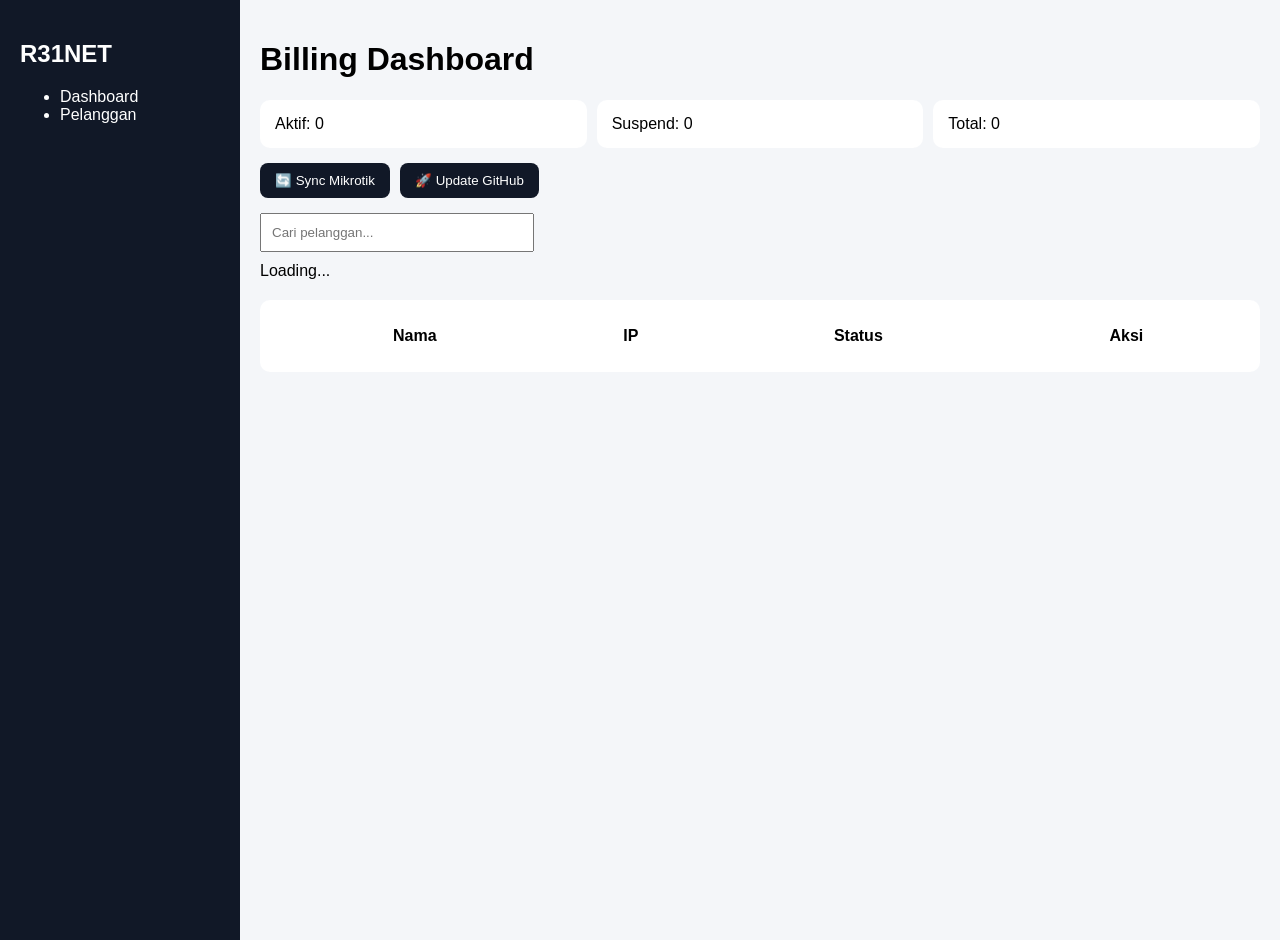
==== index.html @ cbd0f0a8 "Add files via upload" ====
<!DOCTYPE html>
<html>
<head>
  <meta charset="UTF-8">
  <title>R31NET Admin</title>
  <link rel="stylesheet" href="style.css">
</head>
<body>

<div class="layout">

  <aside class="sidebar">
    <h2>R31NET</h2>
    <ul>
      <li>Dashboard</li>
      <li>Pelanggan</li>
    </ul>
  </aside>

  <main class="main">
    <h1>Billing Dashboard</h1>

    <div class="stats">
      <div class="card">Aktif: <span id="aktif">0</span></div>
      <div class="card">Suspend: <span id="suspend">0</span></div>
      <div class="card">Total: <span id="total">0</span></div>
    </div>
  <div class="actions">
  <button class="btn-main" onclick="syncMikrotik()">🔄 Sync Mikrotik</button>
  <button class="btn-main" onclick="updateGithub()">🚀 Update GitHub</button>
</div>

    <input id="search" placeholder="Cari pelanggan...">

    <div id="loading">Loading...</div>

    <div class="table-box">
      <table>
        <thead>
          <tr>
            <th>Nama</th>
            <th>IP</th>
            <th>Status</th>
            <th>Aksi</th>
          </tr>
        </thead>
        <tbody id="table-body"></tbody>
      </table>
    </div>
  </main>

</div>

<script src="app.js"></script>
</body>
</html>
---- style.css ----
body {
  margin: 0;
  font-family: sans-serif;
  background: #f4f6f9;
}

.layout {
  display: flex;
}

.sidebar {
  width: 200px;
  background: #111827;
  color: white;
  height: 100vh;
  padding: 20px;
}

.main {
  flex: 1;
  padding: 20px;
}

.stats {
  display: flex;
  gap: 10px;
}

.card {
  background: white;
  padding: 15px;
  border-radius: 10px;
  flex: 1;
}

#search {
  margin-top: 15px;
  padding: 10px;
  width: 250px;
}

#loading {
  display: none;
  margin-top: 10px;
}

.table-box {
  background: white;
  margin-top: 20px;
  border-radius: 10px;
  padding: 15px;
}

table {
  width: 100%;
}

th, td {
  padding: 10px;
}

.status {
  padding: 5px 10px;
  border-radius: 20px;
  font-weight: bold;
}

.active { background: #dcfce7; color: green; }
.suspend { background: #fee2e2; color: red; }

button {
  padding: 6px 10px;
  border: none;
  border-radius: 6px;
  cursor: pointer;
}

.btn-on { background: green; color: white; }
.btn-off { background: red; color: white; }

.actions {
  margin-top: 15px;
  display: flex;
  gap: 10px;
}

.btn-main {
  background: #111827;
  color: white;
  padding: 10px 15px;
  border-radius: 8px;
  cursor: pointer;
}
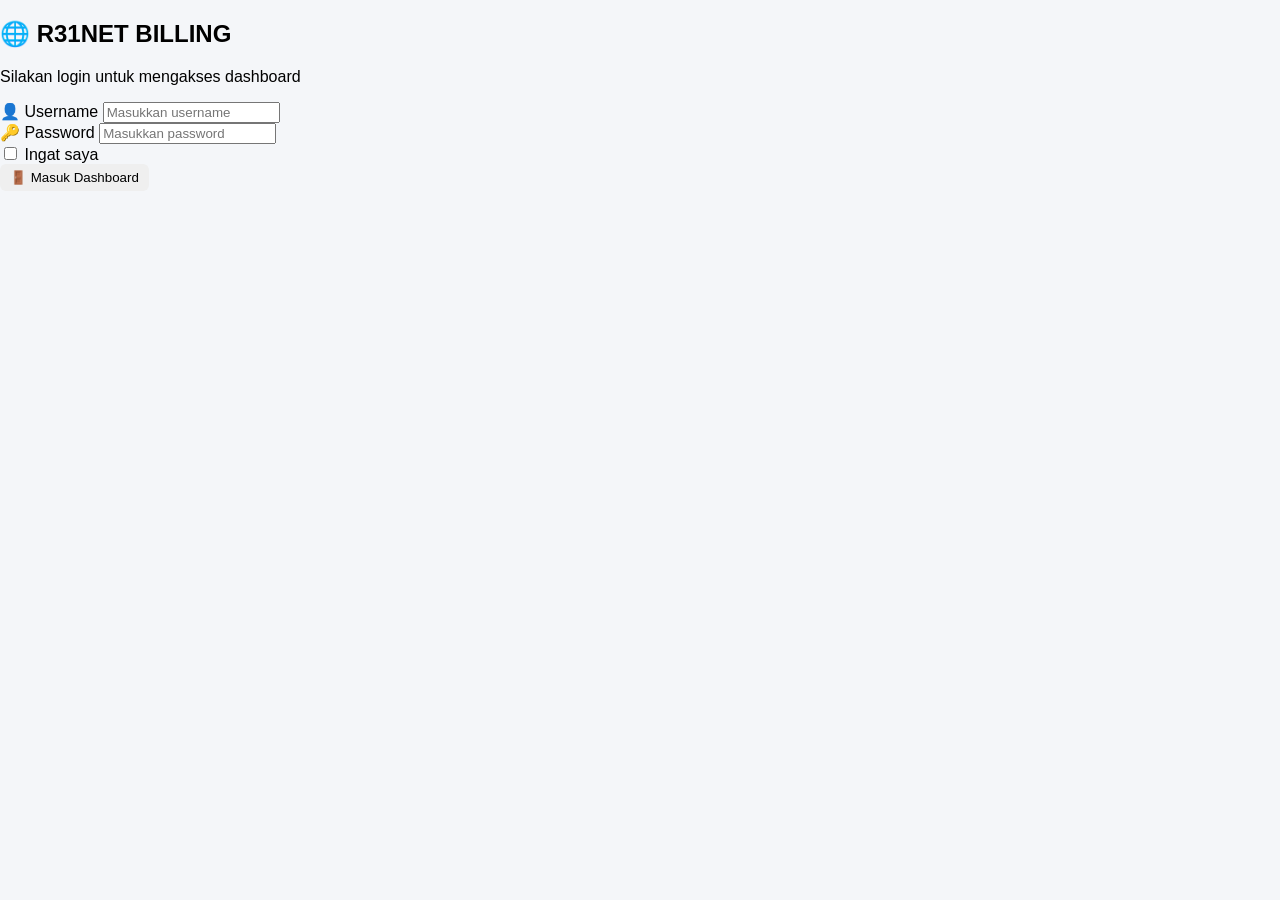
==== commit 6be6af96: "Add login page with form and validation script" ====
--- a/index.html
+++ b/index.html
@@ -1,56 +1,75 @@
-<!DOCTYPE html>
-<html>
-<head>
-  <meta charset="UTF-8">
-  <title>R31NET Admin</title>
-  <link rel="stylesheet" href="style.css">
-</head>
-<body>
-
-<div class="layout">
-
-  <aside class="sidebar">
-    <h2>R31NET</h2>
-    <ul>
-      <li>Dashboard</li>
-      <li>Pelanggan</li>
-    </ul>
-  </aside>
-
-  <main class="main">
-    <h1>Billing Dashboard</h1>
-
-    <div class="stats">
-      <div class="card">Aktif: <span id="aktif">0</span></div>
-      <div class="card">Suspend: <span id="suspend">0</span></div>
-      <div class="card">Total: <span id="total">0</span></div>
-    </div>
-  <div class="actions">
-  <button class="btn-main" onclick="syncMikrotik()">🔄 Sync Mikrotik</button>
-  <button class="btn-main" onclick="updateGithub()">🚀 Update GitHub</button>
-</div>
-
-    <input id="search" placeholder="Cari pelanggan...">
-
-    <div id="loading">Loading...</div>
-
-    <div class="table-box">
-      <table>
-        <thead>
-          <tr>
-            <th>Nama</th>
-            <th>IP</th>
-            <th>Status</th>
-            <th>Aksi</th>
-          </tr>
-        </thead>
-        <tbody id="table-body"></tbody>
-      </table>
-    </div>
-  </main>
-
-</div>
-
-<script src="app.js"></script>
-</body>
-</html>+<!DOCTYPE html>
+<html lang="id">
+<head>
+    <meta charset="UTF-8">
+    <meta name="viewport" content="width=device-width, initial-scale=1.0">
+    <title>R31NET Billing - Login</title>
+    <link rel="stylesheet" href="style.css">
+</head>
+<body>
+    <div class="login-container">
+        <div class="login-box">
+            <div class="login-header">
+                <h2>🌐 R31NET BILLING</h2>
+                <p>Silakan login untuk mengakses dashboard</p>
+            </div>
+            
+            <form id="loginForm" class="login-form">
+                <div class="form-group">
+                    <label>👤 Username</label>
+                    <input type="text" id="username" placeholder="Masukkan username" required>
+                </div>
+                
+                <div class="form-group">
+                    <label>🔑 Password</label>
+                    <input type="password" id="password" placeholder="Masukkan password" required>
+                </div>
+                
+                <div class="form-group remember">
+                    <input type="checkbox" id="remember">
+                    <label>Ingat saya</label>
+                </div>
+                
+                <button type="submit" class="btn-login-submit">🚪 Masuk Dashboard</button>
+                
+                <div id="errorMessage" class="error-message"></div>
+            </form>
+        </div>
+    </div>
+
+    <script>
+        const VALID_USERNAME = "admin";
+        const VALID_PASSWORD = "r31net2024";
+        
+        const loginForm = document.getElementById('loginForm');
+        
+        loginForm.addEventListener('submit', function(e) {
+            e.preventDefault();
+            
+            const username = document.getElementById('username').value;
+            const password = document.getElementById('password').value;
+            const remember = document.getElementById('remember').checked;
+            const errorMsg = document.getElementById('errorMessage');
+            
+            if (username === VALID_USERNAME && password === VALID_PASSWORD) {
+                if (remember) {
+                    localStorage.setItem('r31net_logged_in', 'true');
+                    localStorage.setItem('r31net_username', username);
+                } else {
+                    sessionStorage.setItem('r31net_logged_in', 'true');
+                    sessionStorage.setItem('r31net_username', username);
+                }
+                window.location.href = 'dashboard.html';
+            } else {
+                errorMsg.textContent = '❌ Username atau password salah!';
+            }
+        });
+        
+        const isLoggedIn = localStorage.getItem('r31net_logged_in') === 'true' || 
+                          sessionStorage.getItem('r31net_logged_in') === 'true';
+        if (isLoggedIn) {
+            window.location.href = 'dashboard.html';
+        }
+    </script>
+</body>
+</html>
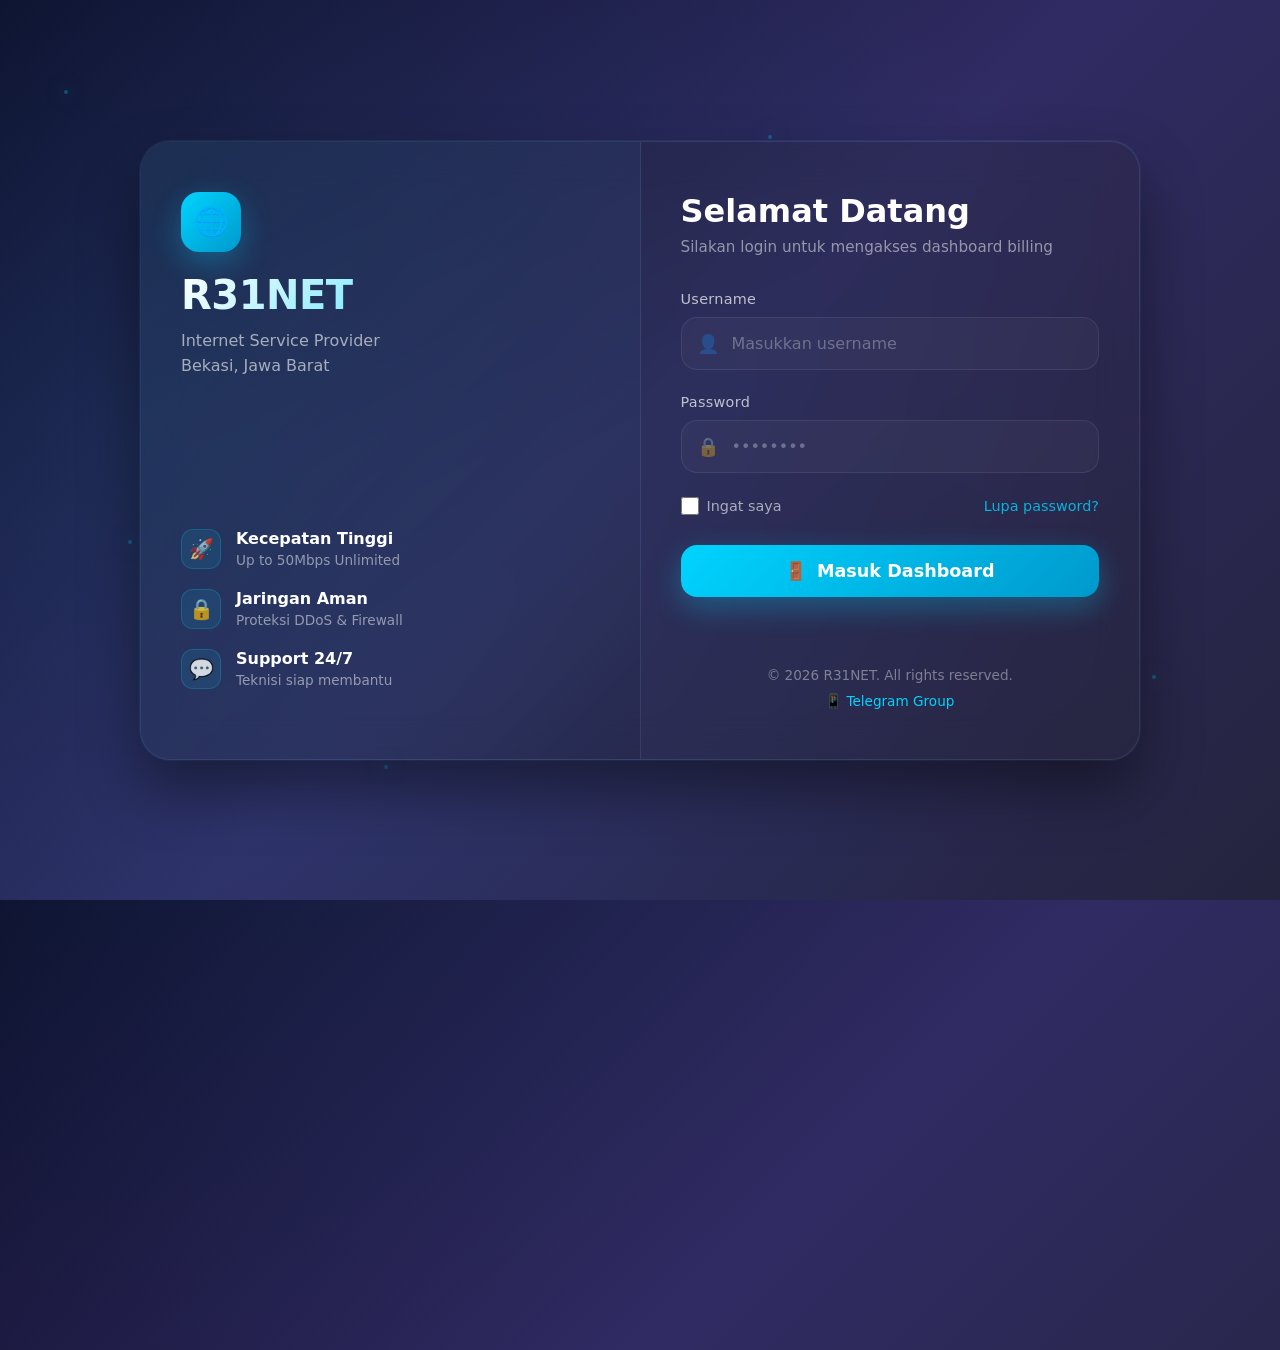
==== commit 0413fa70: "Revamp login page with new styles and animations Updated the login page title and added animated bac" ====
--- a/index.html
+++ b/index.html
@@ -3,53 +3,473 @@
 <head>
     <meta charset="UTF-8">
     <meta name="viewport" content="width=device-width, initial-scale=1.0">
-    <title>R31NET Billing - Login</title>
-    <link rel="stylesheet" href="style.css">
+    <title>R31NET - Internet Service Provider</title>
+    <style>
+        * {
+            margin: 0;
+            padding: 0;
+            box-sizing: border-box;
+            font-family: 'Segoe UI', 'Inter', system-ui, sans-serif;
+        }
+
+        body {
+            min-height: 100vh;
+            display: flex;
+            align-items: center;
+            justify-content: center;
+            background: linear-gradient(135deg, #0f0c29 0%, #302b63 50%, #24243e 100%);
+            padding: 20px;
+            position: relative;
+            overflow: hidden;
+        }
+
+        /* Animated background */
+        body::before {
+            content: "";
+            position: absolute;
+            width: 200%;
+            height: 200%;
+            background: radial-gradient(circle at 30% 50%, rgba(0, 212, 255, 0.08) 0%, transparent 50%);
+            animation: rotate 30s linear infinite;
+            z-index: 0;
+        }
+
+        @keyframes rotate {
+            from { transform: rotate(0deg); }
+            to { transform: rotate(360deg); }
+        }
+
+        /* Floating particles */
+        .particle {
+            position: absolute;
+            width: 4px;
+            height: 4px;
+            background: rgba(0, 212, 255, 0.3);
+            border-radius: 50%;
+            box-shadow: 0 0 20px rgba(0, 212, 255, 0.5);
+            animation: float 15s infinite ease-in-out;
+            z-index: 0;
+        }
+
+        @keyframes float {
+            0%, 100% { transform: translateY(0) translateX(0); opacity: 0.3; }
+            25% { transform: translateY(-30px) translateX(20px); opacity: 0.6; }
+            50% { transform: translateY(-50px) translateX(-10px); opacity: 0.8; }
+            75% { transform: translateY(-20px) translateX(-30px); opacity: 0.5; }
+        }
+
+        .particle:nth-child(1) { top: 10%; left: 5%; animation-delay: 0s; }
+        .particle:nth-child(2) { top: 20%; left: 85%; animation-delay: 2s; }
+        .particle:nth-child(3) { top: 60%; left: 10%; animation-delay: 4s; }
+        .particle:nth-child(4) { top: 75%; left: 90%; animation-delay: 1s; }
+        .particle:nth-child(5) { top: 40%; left: 50%; animation-delay: 3s; }
+        .particle:nth-child(6) { top: 85%; left: 30%; animation-delay: 5s; }
+        .particle:nth-child(7) { top: 15%; left: 60%; animation-delay: 2.5s; }
+        .particle:nth-child(8) { top: 50%; left: 20%; animation-delay: 3.5s; }
+
+        .login-wrapper {
+            position: relative;
+            z-index: 10;
+            width: 100%;
+            max-width: 1100px;
+            display: flex;
+            align-items: center;
+            justify-content: center;
+        }
+
+        .login-card {
+            display: flex;
+            width: 100%;
+            max-width: 1000px;
+            background: rgba(255, 255, 255, 0.03);
+            backdrop-filter: blur(20px);
+            -webkit-backdrop-filter: blur(20px);
+            border-radius: 30px;
+            overflow: hidden;
+            box-shadow: 0 30px 60px rgba(0, 0, 0, 0.4), 0 0 0 1px rgba(0, 212, 255, 0.1);
+            border: 1px solid rgba(255, 255, 255, 0.05);
+        }
+
+        .login-left {
+            flex: 1;
+            padding: 50px 40px;
+            background: linear-gradient(135deg, rgba(0, 212, 255, 0.05) 0%, rgba(0, 0, 0, 0.2) 100%);
+            display: flex;
+            flex-direction: column;
+            border-right: 1px solid rgba(255, 255, 255, 0.05);
+        }
+
+        .login-right {
+            flex: 1;
+            padding: 50px 40px;
+            background: rgba(0, 0, 0, 0.15);
+        }
+
+        .brand {
+            margin-bottom: 40px;
+        }
+
+        .brand-icon {
+            width: 60px;
+            height: 60px;
+            background: linear-gradient(135deg, #00d4ff 0%, #0099cc 100%);
+            border-radius: 18px;
+            display: flex;
+            align-items: center;
+            justify-content: center;
+            font-size: 28px;
+            margin-bottom: 20px;
+            box-shadow: 0 10px 30px rgba(0, 212, 255, 0.3);
+        }
+
+        .brand h1 {
+            font-size: 2.5rem;
+            font-weight: 700;
+            background: linear-gradient(135deg, #ffffff 0%, #00d4ff 100%);
+            -webkit-background-clip: text;
+            -webkit-text-fill-color: transparent;
+            background-clip: text;
+            margin-bottom: 10px;
+            letter-spacing: -0.5px;
+        }
+
+        .brand p {
+            color: rgba(255, 255, 255, 0.6);
+            font-size: 1rem;
+            line-height: 1.6;
+        }
+
+        .features {
+            margin-top: auto;
+            padding-top: 40px;
+        }
+
+        .feature-item {
+            display: flex;
+            align-items: center;
+            gap: 15px;
+            margin-bottom: 20px;
+            color: rgba(255, 255, 255, 0.8);
+        }
+
+        .feature-icon {
+            width: 40px;
+            height: 40px;
+            background: rgba(0, 212, 255, 0.1);
+            border-radius: 12px;
+            display: flex;
+            align-items: center;
+            justify-content: center;
+            font-size: 20px;
+            border: 1px solid rgba(0, 212, 255, 0.2);
+        }
+
+        .feature-text h4 {
+            font-size: 1rem;
+            font-weight: 600;
+            margin-bottom: 4px;
+            color: white;
+        }
+
+        .feature-text p {
+            font-size: 0.85rem;
+            color: rgba(255, 255, 255, 0.5);
+        }
+
+        .login-header {
+            margin-bottom: 35px;
+        }
+
+        .login-header h2 {
+            font-size: 2rem;
+            font-weight: 700;
+            color: white;
+            margin-bottom: 8px;
+        }
+
+        .login-header p {
+            color: rgba(255, 255, 255, 0.5);
+            font-size: 0.95rem;
+        }
+
+        .form-group {
+            margin-bottom: 24px;
+        }
+
+        .form-group label {
+            display: block;
+            color: rgba(255, 255, 255, 0.7);
+            margin-bottom: 10px;
+            font-size: 0.9rem;
+            font-weight: 500;
+            letter-spacing: 0.3px;
+        }
+
+        .input-wrapper {
+            position: relative;
+        }
+
+        .input-icon {
+            position: absolute;
+            left: 16px;
+            top: 50%;
+            transform: translateY(-50%);
+            color: rgba(255, 255, 255, 0.4);
+            font-size: 18px;
+        }
+
+        .input-wrapper input {
+            width: 100%;
+            padding: 16px 16px 16px 50px;
+            background: rgba(255, 255, 255, 0.03);
+            border: 1.5px solid rgba(255, 255, 255, 0.08);
+            border-radius: 16px;
+            color: white;
+            font-size: 1rem;
+            transition: all 0.3s;
+            outline: none;
+        }
+
+        .input-wrapper input:focus {
+            border-color: #00d4ff;
+            background: rgba(0, 212, 255, 0.05);
+            box-shadow: 0 0 0 4px rgba(0, 212, 255, 0.1);
+        }
+
+        .input-wrapper input::placeholder {
+            color: rgba(255, 255, 255, 0.3);
+        }
+
+        .form-options {
+            display: flex;
+            align-items: center;
+            justify-content: space-between;
+            margin-bottom: 30px;
+        }
+
+        .remember {
+            display: flex;
+            align-items: center;
+            gap: 8px;
+            color: rgba(255, 255, 255, 0.6);
+            font-size: 0.9rem;
+            cursor: pointer;
+        }
+
+        .remember input {
+            width: 18px;
+            height: 18px;
+            accent-color: #00d4ff;
+            cursor: pointer;
+        }
+
+        .forgot-link {
+            color: #00d4ff;
+            text-decoration: none;
+            font-size: 0.9rem;
+            opacity: 0.8;
+            transition: opacity 0.3s;
+        }
+
+        .forgot-link:hover {
+            opacity: 1;
+            text-decoration: underline;
+        }
+
+        .btn-login {
+            width: 100%;
+            padding: 16px;
+            background: linear-gradient(135deg, #00d4ff 0%, #0099cc 100%);
+            color: white;
+            border: none;
+            border-radius: 16px;
+            font-size: 1.1rem;
+            font-weight: 600;
+            cursor: pointer;
+            transition: all 0.3s;
+            box-shadow: 0 10px 30px rgba(0, 212, 255, 0.3);
+            display: flex;
+            align-items: center;
+            justify-content: center;
+            gap: 10px;
+        }
+
+        .btn-login:hover {
+            transform: translateY(-2px);
+            box-shadow: 0 15px 40px rgba(0, 212, 255, 0.4);
+            background: linear-gradient(135deg, #00e0ff 0%, #00aadd 100%);
+        }
+
+        .btn-login:active {
+            transform: translateY(0);
+        }
+
+        .error-message {
+            color: #ff6b6b;
+            text-align: center;
+            margin-top: 16px;
+            font-size: 0.9rem;
+            min-height: 24px;
+        }
+
+        .login-footer {
+            margin-top: 30px;
+            text-align: center;
+            color: rgba(255, 255, 255, 0.4);
+            font-size: 0.85rem;
+        }
+
+        .login-footer a {
+            color: #00d4ff;
+            text-decoration: none;
+        }
+
+        .login-footer a:hover {
+            text-decoration: underline;
+        }
+
+        @media (max-width: 768px) {
+            .login-card {
+                flex-direction: column;
+                max-width: 450px;
+            }
+            
+            .login-left {
+                border-right: none;
+                border-bottom: 1px solid rgba(255, 255, 255, 0.05);
+                padding: 35px 30px;
+            }
+            
+            .login-right {
+                padding: 35px 30px;
+            }
+            
+            .brand h1 {
+                font-size: 2rem;
+            }
+            
+            .features {
+                display: none;
+            }
+        }
+    </style>
 </head>
 <body>
-    <div class="login-container">
-        <div class="login-box">
-            <div class="login-header">
-                <h2>🌐 R31NET BILLING</h2>
-                <p>Silakan login untuk mengakses dashboard</p>
-            </div>
-            
-            <form id="loginForm" class="login-form">
-                <div class="form-group">
-                    <label>👤 Username</label>
-                    <input type="text" id="username" placeholder="Masukkan username" required>
+    <!-- Animated particles -->
+    <div class="particle"></div>
+    <div class="particle"></div>
+    <div class="particle"></div>
+    <div class="particle"></div>
+    <div class="particle"></div>
+    <div class="particle"></div>
+    <div class="particle"></div>
+    <div class="particle"></div>
+
+    <div class="login-wrapper">
+        <div class="login-card">
+            <!-- Left side - Branding -->
+            <div class="login-left">
+                <div class="brand">
+                    <div class="brand-icon">🌐</div>
+                    <h1>R31NET</h1>
+                    <p>Internet Service Provider<br>Bekasi, Jawa Barat</p>
                 </div>
                 
-                <div class="form-group">
-                    <label>🔑 Password</label>
-                    <input type="password" id="password" placeholder="Masukkan password" required>
+                <div class="features">
+                    <div class="feature-item">
+                        <div class="feature-icon">🚀</div>
+                        <div class="feature-text">
+                            <h4>Kecepatan Tinggi</h4>
+                            <p>Up to 50Mbps Unlimited</p>
+                        </div>
+                    </div>
+                    <div class="feature-item">
+                        <div class="feature-icon">🔒</div>
+                        <div class="feature-text">
+                            <h4>Jaringan Aman</h4>
+                            <p>Proteksi DDoS & Firewall</p>
+                        </div>
+                    </div>
+                    <div class="feature-item">
+                        <div class="feature-icon">💬</div>
+                        <div class="feature-text">
+                            <h4>Support 24/7</h4>
+                            <p>Teknisi siap membantu</p>
+                        </div>
+                    </div>
+                </div>
+            </div>
+            
+            <!-- Right side - Login Form -->
+            <div class="login-right">
+                <div class="login-header">
+                    <h2>Selamat Datang</h2>
+                    <p>Silakan login untuk mengakses dashboard billing</p>
                 </div>
                 
-                <div class="form-group remember">
-                    <input type="checkbox" id="remember">
-                    <label>Ingat saya</label>
+                <form id="loginForm">
+                    <div class="form-group">
+                        <label>Username</label>
+                        <div class="input-wrapper">
+                            <span class="input-icon">👤</span>
+                            <input type="text" id="username" placeholder="Masukkan username" required autocomplete="off">
+                        </div>
+                    </div>
+                    
+                    <div class="form-group">
+                        <label>Password</label>
+                        <div class="input-wrapper">
+                            <span class="input-icon">🔒</span>
+                            <input type="password" id="password" placeholder="••••••••" required>
+                        </div>
+                    </div>
+                    
+                    <div class="form-options">
+                        <label class="remember">
+                            <input type="checkbox" id="remember"> Ingat saya
+                        </label>
+                        <a href="#" class="forgot-link" onclick="alert('Hubungi admin R31NET')">Lupa password?</a>
+                    </div>
+                    
+                    <button type="submit" class="btn-login">
+                        <span>🚪</span> Masuk Dashboard
+                    </button>
+                    
+                    <div id="errorMessage" class="error-message"></div>
+                </form>
+                
+                <div class="login-footer">
+                    <p>© 2026 R31NET. All rights reserved.</p>
+                    <p style="margin-top: 10px;">
+                        <a href="https://t.me/R31NET_GROUP" target="_blank">📱 Telegram Group</a>
+                    </p>
                 </div>
-                
-                <button type="submit" class="btn-login-submit">🚪 Masuk Dashboard</button>
-                
-                <div id="errorMessage" class="error-message"></div>
-            </form>
+            </div>
         </div>
     </div>
 
     <script>
+        // Konfigurasi login
         const VALID_USERNAME = "admin";
         const VALID_PASSWORD = "r31net2024";
         
         const loginForm = document.getElementById('loginForm');
+        const errorMsg = document.getElementById('errorMessage');
         
+        // Cek jika sudah login
+        const isLoggedIn = localStorage.getItem('r31net_logged_in') === 'true' || 
+                          sessionStorage.getItem('r31net_logged_in') === 'true';
+        if (isLoggedIn) {
+            window.location.href = 'dashboard.html';
+        }
+        
+        // Handle login
         loginForm.addEventListener('submit', function(e) {
             e.preventDefault();
             
-            const username = document.getElementById('username').value;
+            const username = document.getElementById('username').value.trim();
             const password = document.getElementById('password').value;
             const remember = document.getElementById('remember').checked;
-            const errorMsg = document.getElementById('errorMessage');
             
             if (username === VALID_USERNAME && password === VALID_PASSWORD) {
                 if (remember) {
@@ -59,17 +479,43 @@
                     sessionStorage.setItem('r31net_logged_in', 'true');
                     sessionStorage.setItem('r31net_username', username);
                 }
-                window.location.href = 'dashboard.html';
+                
+                // Animasi loading
+                const btn = e.target.querySelector('button');
+                btn.innerHTML = '<span>⏳</span> Memuat...';
+                btn.style.opacity = '0.8';
+                
+                setTimeout(() => {
+                    window.location.href = 'dashboard.html';
+                }, 500);
             } else {
                 errorMsg.textContent = '❌ Username atau password salah!';
+                errorMsg.style.animation = 'shake 0.3s';
+                setTimeout(() => errorMsg.style.animation = '', 300);
+                
+                // Clear password field
+                document.getElementById('password').value = '';
+                document.getElementById('password').focus();
             }
         });
         
-        const isLoggedIn = localStorage.getItem('r31net_logged_in') === 'true' || 
-                          sessionStorage.getItem('r31net_logged_in') === 'true';
-        if (isLoggedIn) {
-            window.location.href = 'dashboard.html';
-        }
+        // Enter key to submit
+        document.getElementById('password').addEventListener('keypress', function(e) {
+            if (e.key === 'Enter') {
+                loginForm.dispatchEvent(new Event('submit'));
+            }
+        });
+        
+        // Shake animation
+        const style = document.createElement('style');
+        style.textContent = `
+            @keyframes shake {
+                0%, 100% { transform: translateX(0); }
+                25% { transform: translateX(-10px); }
+                75% { transform: translateX(10px); }
+            }
+        `;
+        document.head.appendChild(style);
     </script>
 </body>
 </html>
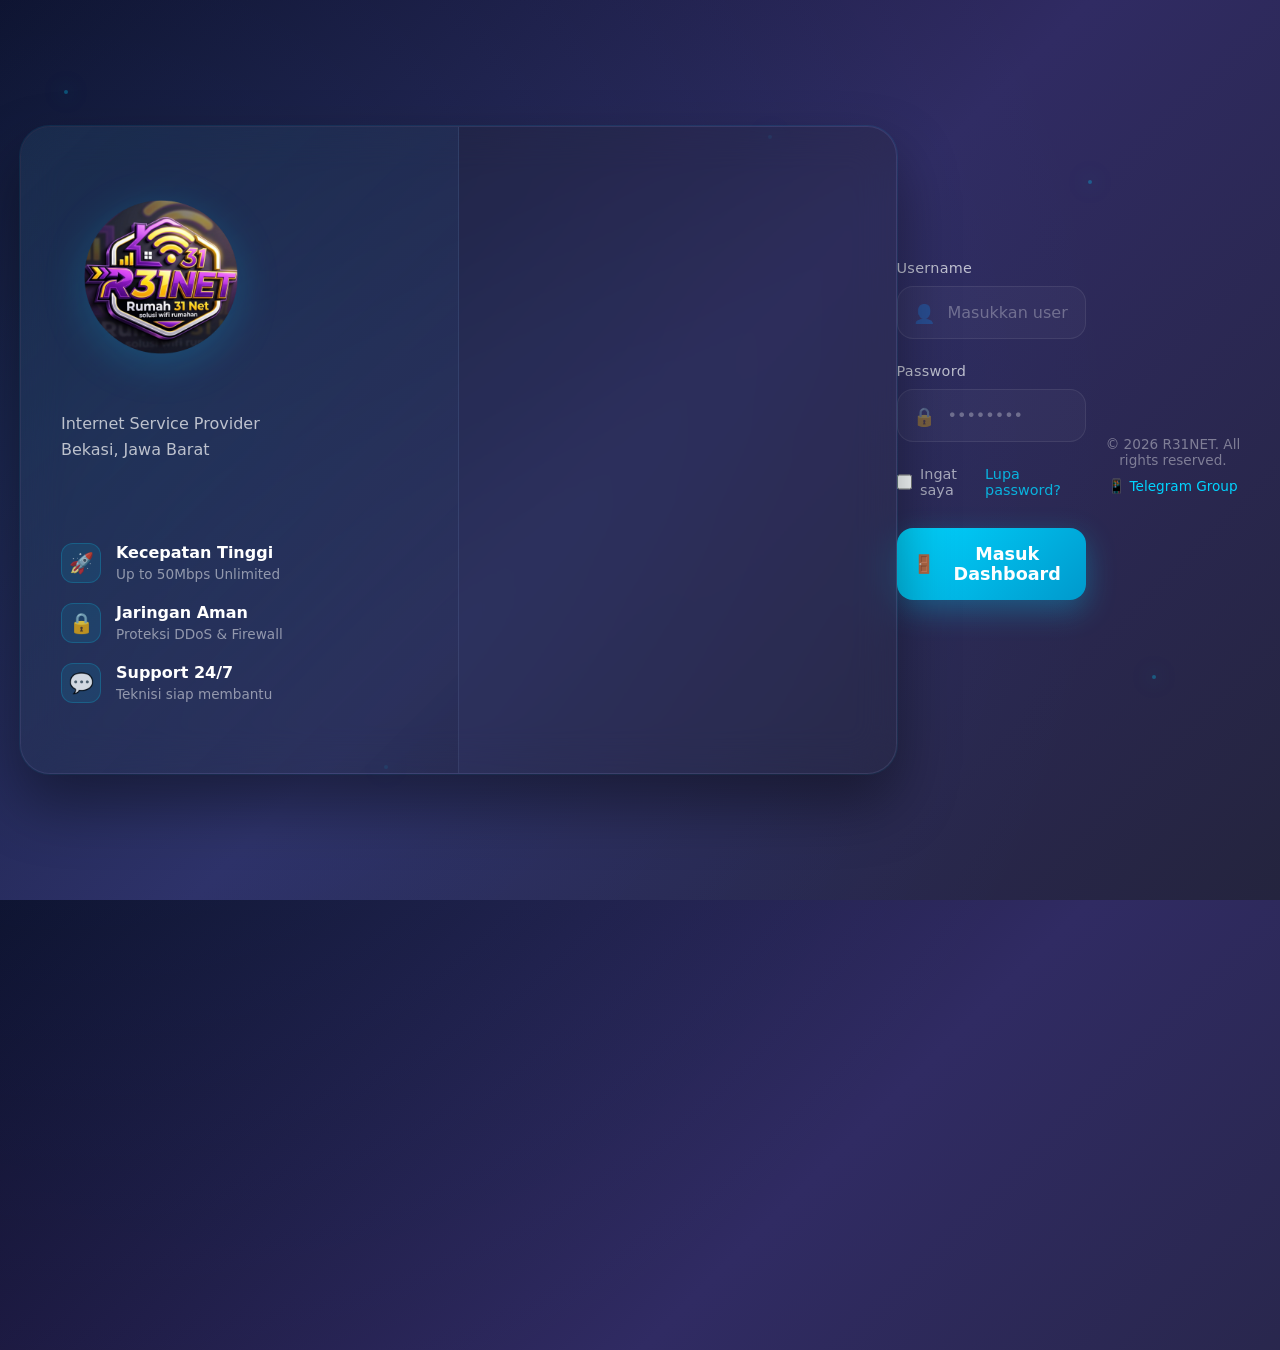
==== commit 530f1000: "Refactor login page layout and branding section" ====
--- a/index.html
+++ b/index.html
@@ -365,47 +365,48 @@
     <div class="particle"></div>
     <div class="particle"></div>
 
-    <div class="login-wrapper">
-        <div class="login-card">
-            <!-- Left side - Branding -->
-            <div class="login-left">
-                <div class="brand">
-                    <div class="brand-icon">🌐</div>
-                    <h1>R31NET</h1>
-                    <p>Internet Service Provider<br>Bekasi, Jawa Barat</p>
+<div class="login-wrapper">
+    <div class="login-card">
+        <!-- Left side - Branding -->
+        <div class="login-left">
+            <div class="brand">
+                <img src="logo-r31net.png" alt="R31NET Logo" style="width: 200px; height: auto; margin-bottom: 20px; filter: drop-shadow(0 10px 20px rgba(0, 212, 255, 0.2));">
+                <p style="color: rgba(255, 255, 255, 0.7); font-size: 1rem; line-height: 1.6; margin-top: 10px;">
+                    Internet Service Provider<br>Bekasi, Jawa Barat
+                </p>
+            </div>
+            
+            <div class="features">
+                <div class="feature-item">
+                    <div class="feature-icon">🚀</div>
+                    <div class="feature-text">
+                        <h4>Kecepatan Tinggi</h4>
+                        <p>Up to 50Mbps Unlimited</p>
+                    </div>
                 </div>
-                
-                <div class="features">
-                    <div class="feature-item">
-                        <div class="feature-icon">🚀</div>
-                        <div class="feature-text">
-                            <h4>Kecepatan Tinggi</h4>
-                            <p>Up to 50Mbps Unlimited</p>
-                        </div>
+                <div class="feature-item">
+                    <div class="feature-icon">🔒</div>
+                    <div class="feature-text">
+                        <h4>Jaringan Aman</h4>
+                        <p>Proteksi DDoS & Firewall</p>
                     </div>
-                    <div class="feature-item">
-                        <div class="feature-icon">🔒</div>
-                        <div class="feature-text">
-                            <h4>Jaringan Aman</h4>
-                            <p>Proteksi DDoS & Firewall</p>
-                        </div>
-                    </div>
-                    <div class="feature-item">
-                        <div class="feature-icon">💬</div>
-                        <div class="feature-text">
-                            <h4>Support 24/7</h4>
-                            <p>Teknisi siap membantu</p>
-                        </div>
+                </div>
+                <div class="feature-item">
+                    <div class="feature-icon">💬</div>
+                    <div class="feature-text">
+                        <h4>Support 24/7</h4>
+                        <p>Teknisi siap membantu</p>
                     </div>
                 </div>
             </div>
-            
-            <!-- Right side - Login Form -->
-            <div class="login-right">
-                <div class="login-header">
-                    <h2>Selamat Datang</h2>
-                    <p>Silakan login untuk mengakses dashboard billing</p>
-                </div>
+        </div>
+        
+        <!-- Right side - Login Form -->
+        <div class="login-right">
+            <!-- Form login di sini -->
+        </div>
+    </div>
+</div>
                 
                 <form id="loginForm">
                     <div class="form-group">
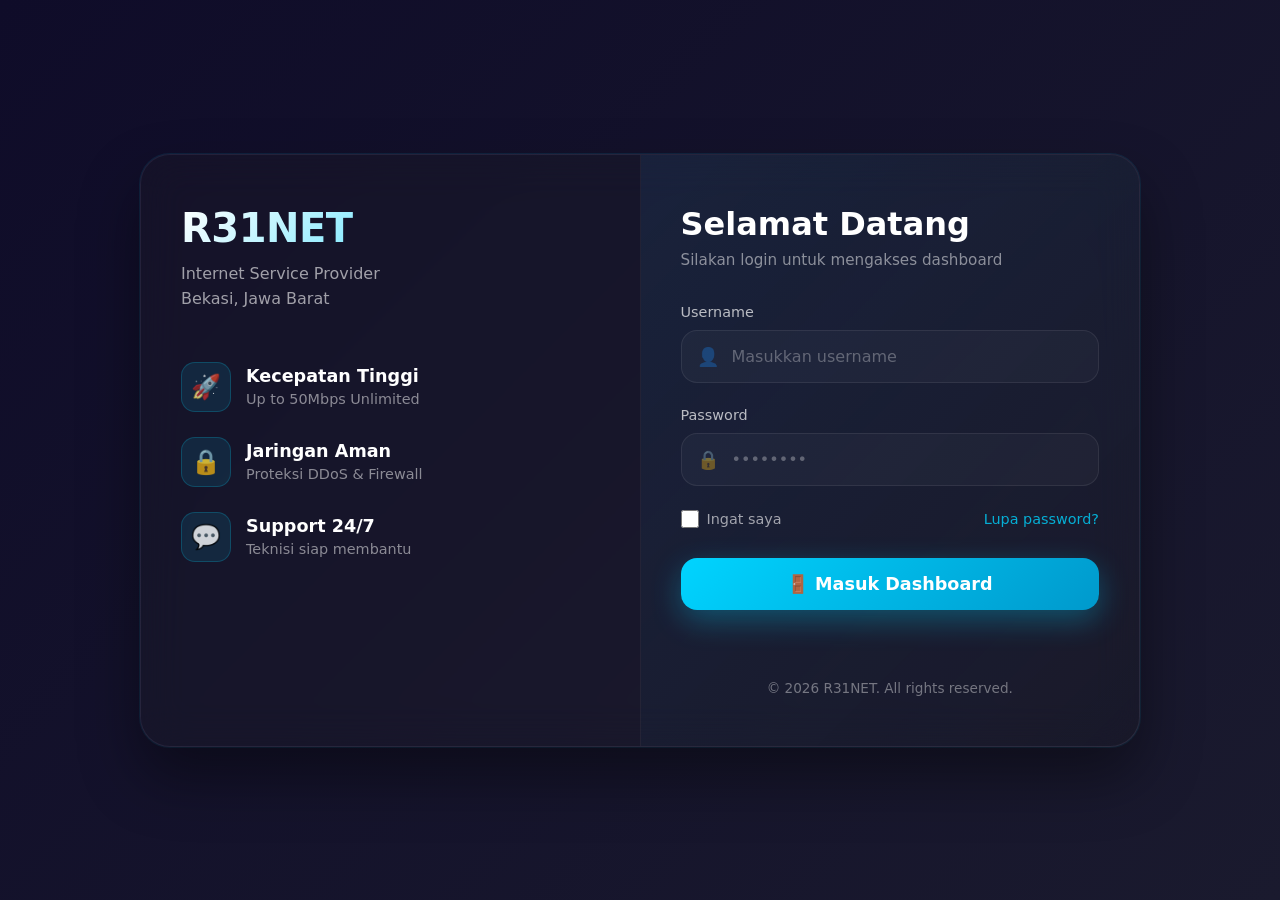
==== commit 0cb2eb3d: "Update index.html" ====
--- a/index.html
+++ b/index.html
@@ -3,7 +3,8 @@
 <head>
     <meta charset="UTF-8">
     <meta name="viewport" content="width=device-width, initial-scale=1.0">
-    <title>R31NET - Internet Service Provider</title>
+    <title>R31NET - Login</title>
+    <link rel="icon" type="image/png" href="logo-r31net.png">
     <style>
         * {
             margin: 0;
@@ -17,70 +18,14 @@
             display: flex;
             align-items: center;
             justify-content: center;
-            background: linear-gradient(135deg, #0f0c29 0%, #302b63 50%, #24243e 100%);
+            background: linear-gradient(135deg, #0f0c29 0%, #1a1a2e 100%);
             padding: 20px;
-            position: relative;
-            overflow: hidden;
-        }
-
-        /* Animated background */
-        body::before {
-            content: "";
-            position: absolute;
-            width: 200%;
-            height: 200%;
-            background: radial-gradient(circle at 30% 50%, rgba(0, 212, 255, 0.08) 0%, transparent 50%);
-            animation: rotate 30s linear infinite;
-            z-index: 0;
-        }
-
-        @keyframes rotate {
-            from { transform: rotate(0deg); }
-            to { transform: rotate(360deg); }
-        }
-
-        /* Floating particles */
-        .particle {
-            position: absolute;
-            width: 4px;
-            height: 4px;
-            background: rgba(0, 212, 255, 0.3);
-            border-radius: 50%;
-            box-shadow: 0 0 20px rgba(0, 212, 255, 0.5);
-            animation: float 15s infinite ease-in-out;
-            z-index: 0;
-        }
-
-        @keyframes float {
-            0%, 100% { transform: translateY(0) translateX(0); opacity: 0.3; }
-            25% { transform: translateY(-30px) translateX(20px); opacity: 0.6; }
-            50% { transform: translateY(-50px) translateX(-10px); opacity: 0.8; }
-            75% { transform: translateY(-20px) translateX(-30px); opacity: 0.5; }
-        }
-
-        .particle:nth-child(1) { top: 10%; left: 5%; animation-delay: 0s; }
-        .particle:nth-child(2) { top: 20%; left: 85%; animation-delay: 2s; }
-        .particle:nth-child(3) { top: 60%; left: 10%; animation-delay: 4s; }
-        .particle:nth-child(4) { top: 75%; left: 90%; animation-delay: 1s; }
-        .particle:nth-child(5) { top: 40%; left: 50%; animation-delay: 3s; }
-        .particle:nth-child(6) { top: 85%; left: 30%; animation-delay: 5s; }
-        .particle:nth-child(7) { top: 15%; left: 60%; animation-delay: 2.5s; }
-        .particle:nth-child(8) { top: 50%; left: 20%; animation-delay: 3.5s; }
+        }
 
         .login-wrapper {
-            position: relative;
-            z-index: 10;
-            width: 100%;
-            max-width: 1100px;
-            display: flex;
-            align-items: center;
-            justify-content: center;
-        }
-
-        .login-card {
-            display: flex;
             width: 100%;
             max-width: 1000px;
+            display: flex;
             background: rgba(255, 255, 255, 0.03);
             backdrop-filter: blur(20px);
             -webkit-backdrop-filter: blur(20px);
@@ -93,33 +38,18 @@
         .login-left {
             flex: 1;
             padding: 50px 40px;
-            background: linear-gradient(135deg, rgba(0, 212, 255, 0.05) 0%, rgba(0, 0, 0, 0.2) 100%);
-            display: flex;
-            flex-direction: column;
+            background: rgba(0, 0, 0, 0.15);
             border-right: 1px solid rgba(255, 255, 255, 0.05);
         }
 
         .login-right {
             flex: 1;
             padding: 50px 40px;
-            background: rgba(0, 0, 0, 0.15);
+            background: linear-gradient(135deg, rgba(0, 212, 255, 0.05) 0%, rgba(0, 0, 0, 0.2) 100%);
         }
 
         .brand {
             margin-bottom: 40px;
-        }
-
-        .brand-icon {
-            width: 60px;
-            height: 60px;
-            background: linear-gradient(135deg, #00d4ff 0%, #0099cc 100%);
-            border-radius: 18px;
-            display: flex;
-            align-items: center;
-            justify-content: center;
-            font-size: 28px;
-            margin-bottom: 20px;
-            box-shadow: 0 10px 30px rgba(0, 212, 255, 0.3);
         }
 
         .brand h1 {
@@ -140,39 +70,38 @@
         }
 
         .features {
-            margin-top: auto;
-            padding-top: 40px;
+            margin-top: 50px;
         }
 
         .feature-item {
             display: flex;
             align-items: center;
             gap: 15px;
-            margin-bottom: 20px;
+            margin-bottom: 25px;
             color: rgba(255, 255, 255, 0.8);
         }
 
         .feature-icon {
-            width: 40px;
-            height: 40px;
+            width: 50px;
+            height: 50px;
             background: rgba(0, 212, 255, 0.1);
-            border-radius: 12px;
+            border-radius: 14px;
             display: flex;
             align-items: center;
             justify-content: center;
-            font-size: 20px;
+            font-size: 24px;
             border: 1px solid rgba(0, 212, 255, 0.2);
         }
 
         .feature-text h4 {
-            font-size: 1rem;
+            font-size: 1.1rem;
             font-weight: 600;
-            margin-bottom: 4px;
+            margin-bottom: 5px;
             color: white;
         }
 
         .feature-text p {
-            font-size: 0.85rem;
+            font-size: 0.9rem;
             color: rgba(255, 255, 255, 0.5);
         }
 
@@ -202,7 +131,6 @@
             margin-bottom: 10px;
             font-size: 0.9rem;
             font-weight: 500;
-            letter-spacing: 0.3px;
         }
 
         .input-wrapper {
@@ -288,20 +216,11 @@
             cursor: pointer;
             transition: all 0.3s;
             box-shadow: 0 10px 30px rgba(0, 212, 255, 0.3);
-            display: flex;
-            align-items: center;
-            justify-content: center;
-            gap: 10px;
         }
 
         .btn-login:hover {
             transform: translateY(-2px);
             box-shadow: 0 15px 40px rgba(0, 212, 255, 0.4);
-            background: linear-gradient(135deg, #00e0ff 0%, #00aadd 100%);
-        }
-
-        .btn-login:active {
-            transform: translateY(0);
         }
 
         .error-message {
@@ -319,35 +238,26 @@
             font-size: 0.85rem;
         }
 
-        .login-footer a {
-            color: #00d4ff;
-            text-decoration: none;
-        }
-
-        .login-footer a:hover {
-            text-decoration: underline;
-        }
-
         @media (max-width: 768px) {
-            .login-card {
+            .login-wrapper {
                 flex-direction: column;
                 max-width: 450px;
             }
-            
+
             .login-left {
                 border-right: none;
                 border-bottom: 1px solid rgba(255, 255, 255, 0.05);
                 padding: 35px 30px;
             }
-            
+
             .login-right {
                 padding: 35px 30px;
             }
-            
+
             .brand h1 {
                 font-size: 2rem;
             }
-            
+
             .features {
                 display: none;
             }
@@ -355,27 +265,14 @@
     </style>
 </head>
 <body>
-    <!-- Animated particles -->
-    <div class="particle"></div>
-    <div class="particle"></div>
-    <div class="particle"></div>
-    <div class="particle"></div>
-    <div class="particle"></div>
-    <div class="particle"></div>
-    <div class="particle"></div>
-    <div class="particle"></div>
-
-<div class="login-wrapper">
-    <div class="login-card">
-        <!-- Left side - Branding -->
+    <div class="login-wrapper">
+        <!-- Sisi Kiri: Branding -->
         <div class="login-left">
             <div class="brand">
-                <img src="logo-r31net.png" alt="R31NET Logo" style="width: 200px; height: auto; margin-bottom: 20px; filter: drop-shadow(0 10px 20px rgba(0, 212, 255, 0.2));">
-                <p style="color: rgba(255, 255, 255, 0.7); font-size: 1rem; line-height: 1.6; margin-top: 10px;">
-                    Internet Service Provider<br>Bekasi, Jawa Barat
-                </p>
+                <h1>R31NET</h1>
+                <p>Internet Service Provider<br>Bekasi, Jawa Barat</p>
             </div>
-            
+
             <div class="features">
                 <div class="feature-item">
                     <div class="feature-icon">🚀</div>
@@ -400,78 +297,68 @@
                 </div>
             </div>
         </div>
-        
-        <!-- Right side - Login Form -->
+
+        <!-- Sisi Kanan: Form Login -->
         <div class="login-right">
-            <!-- Form login di sini -->
-        </div>
-    </div>
-</div>
-                
-                <form id="loginForm">
-                    <div class="form-group">
-                        <label>Username</label>
-                        <div class="input-wrapper">
-                            <span class="input-icon">👤</span>
-                            <input type="text" id="username" placeholder="Masukkan username" required autocomplete="off">
-                        </div>
-                    </div>
-                    
-                    <div class="form-group">
-                        <label>Password</label>
-                        <div class="input-wrapper">
-                            <span class="input-icon">🔒</span>
-                            <input type="password" id="password" placeholder="••••••••" required>
-                        </div>
-                    </div>
-                    
-                    <div class="form-options">
-                        <label class="remember">
-                            <input type="checkbox" id="remember"> Ingat saya
-                        </label>
-                        <a href="#" class="forgot-link" onclick="alert('Hubungi admin R31NET')">Lupa password?</a>
-                    </div>
-                    
-                    <button type="submit" class="btn-login">
-                        <span>🚪</span> Masuk Dashboard
-                    </button>
-                    
-                    <div id="errorMessage" class="error-message"></div>
-                </form>
-                
-                <div class="login-footer">
-                    <p>© 2026 R31NET. All rights reserved.</p>
-                    <p style="margin-top: 10px;">
-                        <a href="https://t.me/R31NET_GROUP" target="_blank">📱 Telegram Group</a>
-                    </p>
-                </div>
+            <div class="login-header">
+                <h2>Selamat Datang</h2>
+                <p>Silakan login untuk mengakses dashboard</p>
+            </div>
+
+            <form id="loginForm">
+                <div class="form-group">
+                    <label>Username</label>
+                    <div class="input-wrapper">
+                        <span class="input-icon">👤</span>
+                        <input type="text" id="username" placeholder="Masukkan username" required>
+                    </div>
+                </div>
+
+                <div class="form-group">
+                    <label>Password</label>
+                    <div class="input-wrapper">
+                        <span class="input-icon">🔒</span>
+                        <input type="password" id="password" placeholder="••••••••" required>
+                    </div>
+                </div>
+
+                <div class="form-options">
+                    <label class="remember">
+                        <input type="checkbox" id="remember"> Ingat saya
+                    </label>
+                    <a href="#" class="forgot-link" onclick="alert('Hubungi admin')">Lupa password?</a>
+                </div>
+
+                <button type="submit" class="btn-login">🚪 Masuk Dashboard</button>
+
+                <div id="errorMessage" class="error-message"></div>
+            </form>
+
+            <div class="login-footer">
+                <p>© 2026 R31NET. All rights reserved.</p>
             </div>
         </div>
     </div>
 
     <script>
-        // Konfigurasi login
         const VALID_USERNAME = "admin";
         const VALID_PASSWORD = "r31net2024";
-        
+
         const loginForm = document.getElementById('loginForm');
         const errorMsg = document.getElementById('errorMessage');
-        
-        // Cek jika sudah login
-        const isLoggedIn = localStorage.getItem('r31net_logged_in') === 'true' || 
-                          sessionStorage.getItem('r31net_logged_in') === 'true';
-        if (isLoggedIn) {
+
+        // Redirect jika sudah login
+        if (localStorage.getItem('r31net_logged_in') === 'true' || sessionStorage.getItem('r31net_logged_in') === 'true') {
             window.location.href = 'dashboard.html';
         }
-        
-        // Handle login
+
         loginForm.addEventListener('submit', function(e) {
             e.preventDefault();
-            
+
             const username = document.getElementById('username').value.trim();
             const password = document.getElementById('password').value;
             const remember = document.getElementById('remember').checked;
-            
+
             if (username === VALID_USERNAME && password === VALID_PASSWORD) {
                 if (remember) {
                     localStorage.setItem('r31net_logged_in', 'true');
@@ -480,43 +367,14 @@
                     sessionStorage.setItem('r31net_logged_in', 'true');
                     sessionStorage.setItem('r31net_username', username);
                 }
-                
-                // Animasi loading
-                const btn = e.target.querySelector('button');
-                btn.innerHTML = '<span>⏳</span> Memuat...';
-                btn.style.opacity = '0.8';
-                
-                setTimeout(() => {
-                    window.location.href = 'dashboard.html';
-                }, 500);
+
+                window.location.href = 'dashboard.html';
             } else {
                 errorMsg.textContent = '❌ Username atau password salah!';
-                errorMsg.style.animation = 'shake 0.3s';
-                setTimeout(() => errorMsg.style.animation = '', 300);
-                
-                // Clear password field
                 document.getElementById('password').value = '';
                 document.getElementById('password').focus();
             }
         });
-        
-        // Enter key to submit
-        document.getElementById('password').addEventListener('keypress', function(e) {
-            if (e.key === 'Enter') {
-                loginForm.dispatchEvent(new Event('submit'));
-            }
-        });
-        
-        // Shake animation
-        const style = document.createElement('style');
-        style.textContent = `
-            @keyframes shake {
-                0%, 100% { transform: translateX(0); }
-                25% { transform: translateX(-10px); }
-                75% { transform: translateX(10px); }
-            }
-        `;
-        document.head.appendChild(style);
     </script>
 </body>
 </html>
